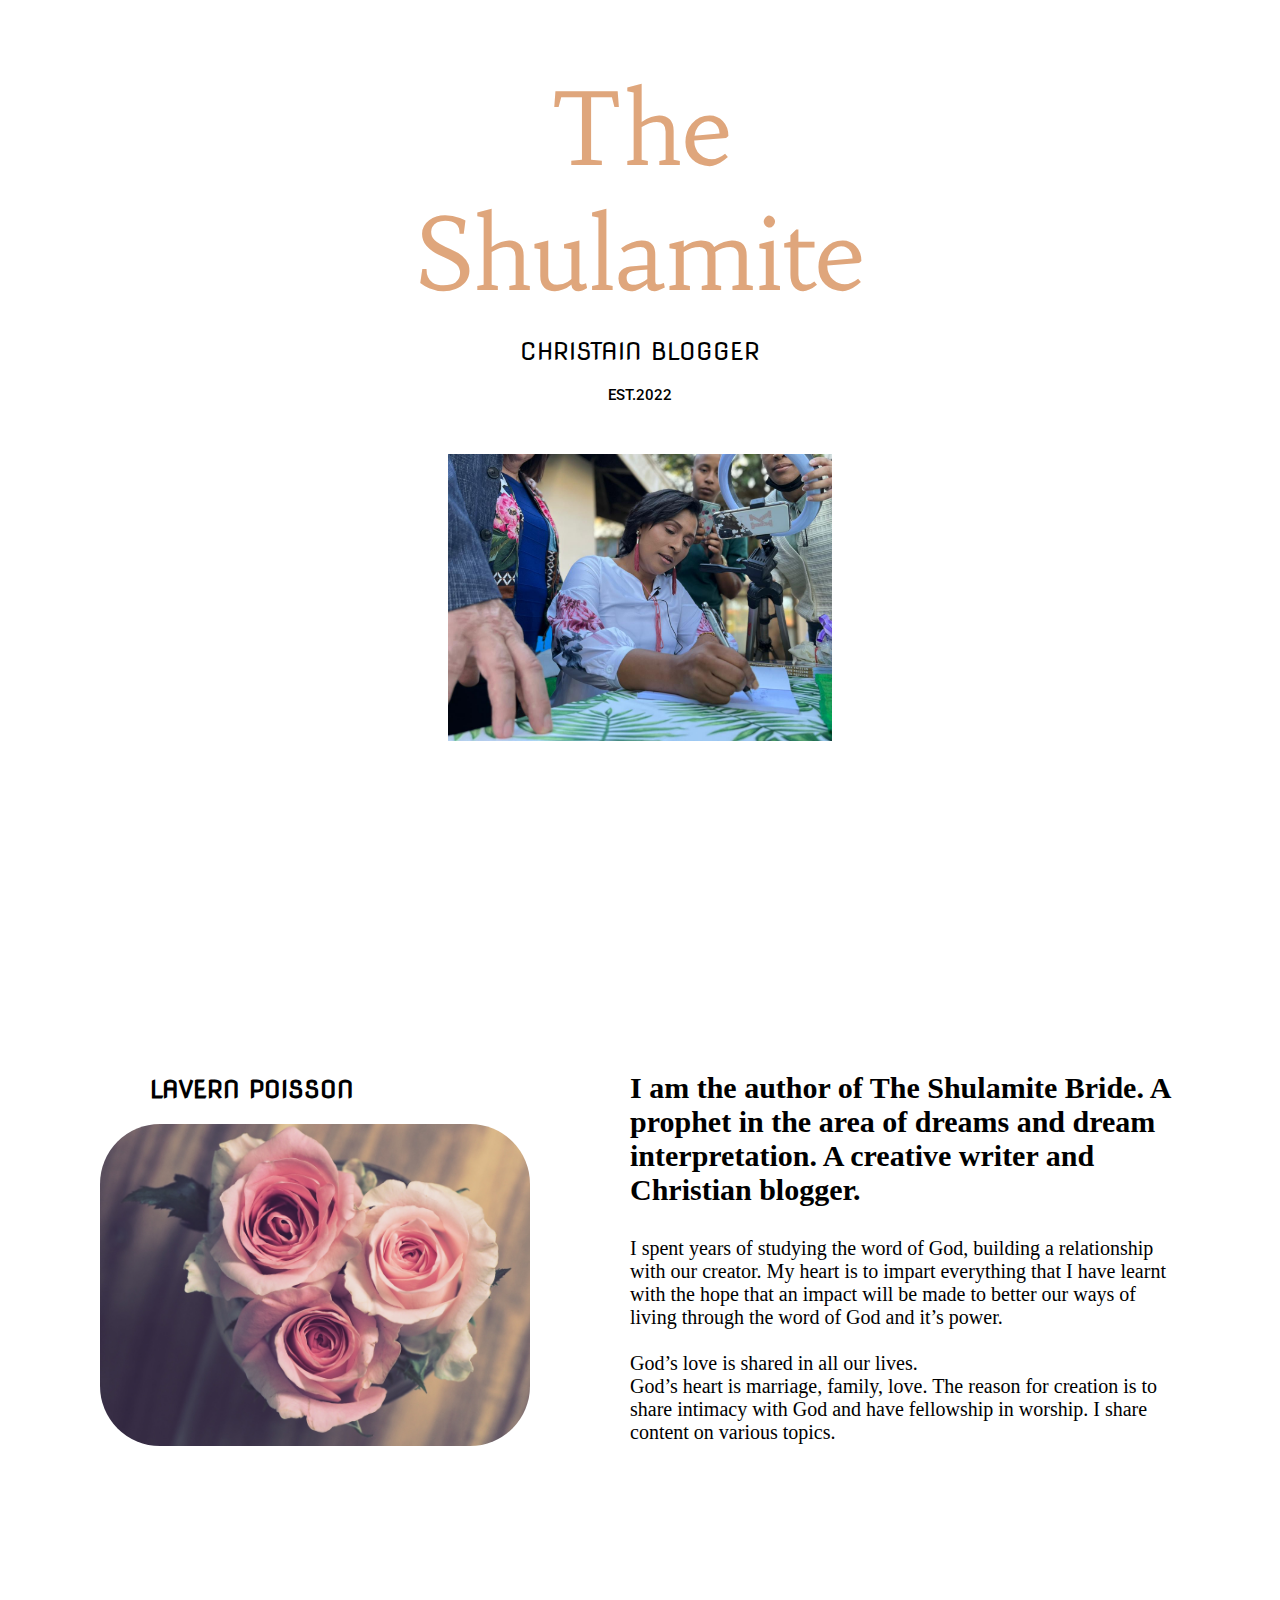
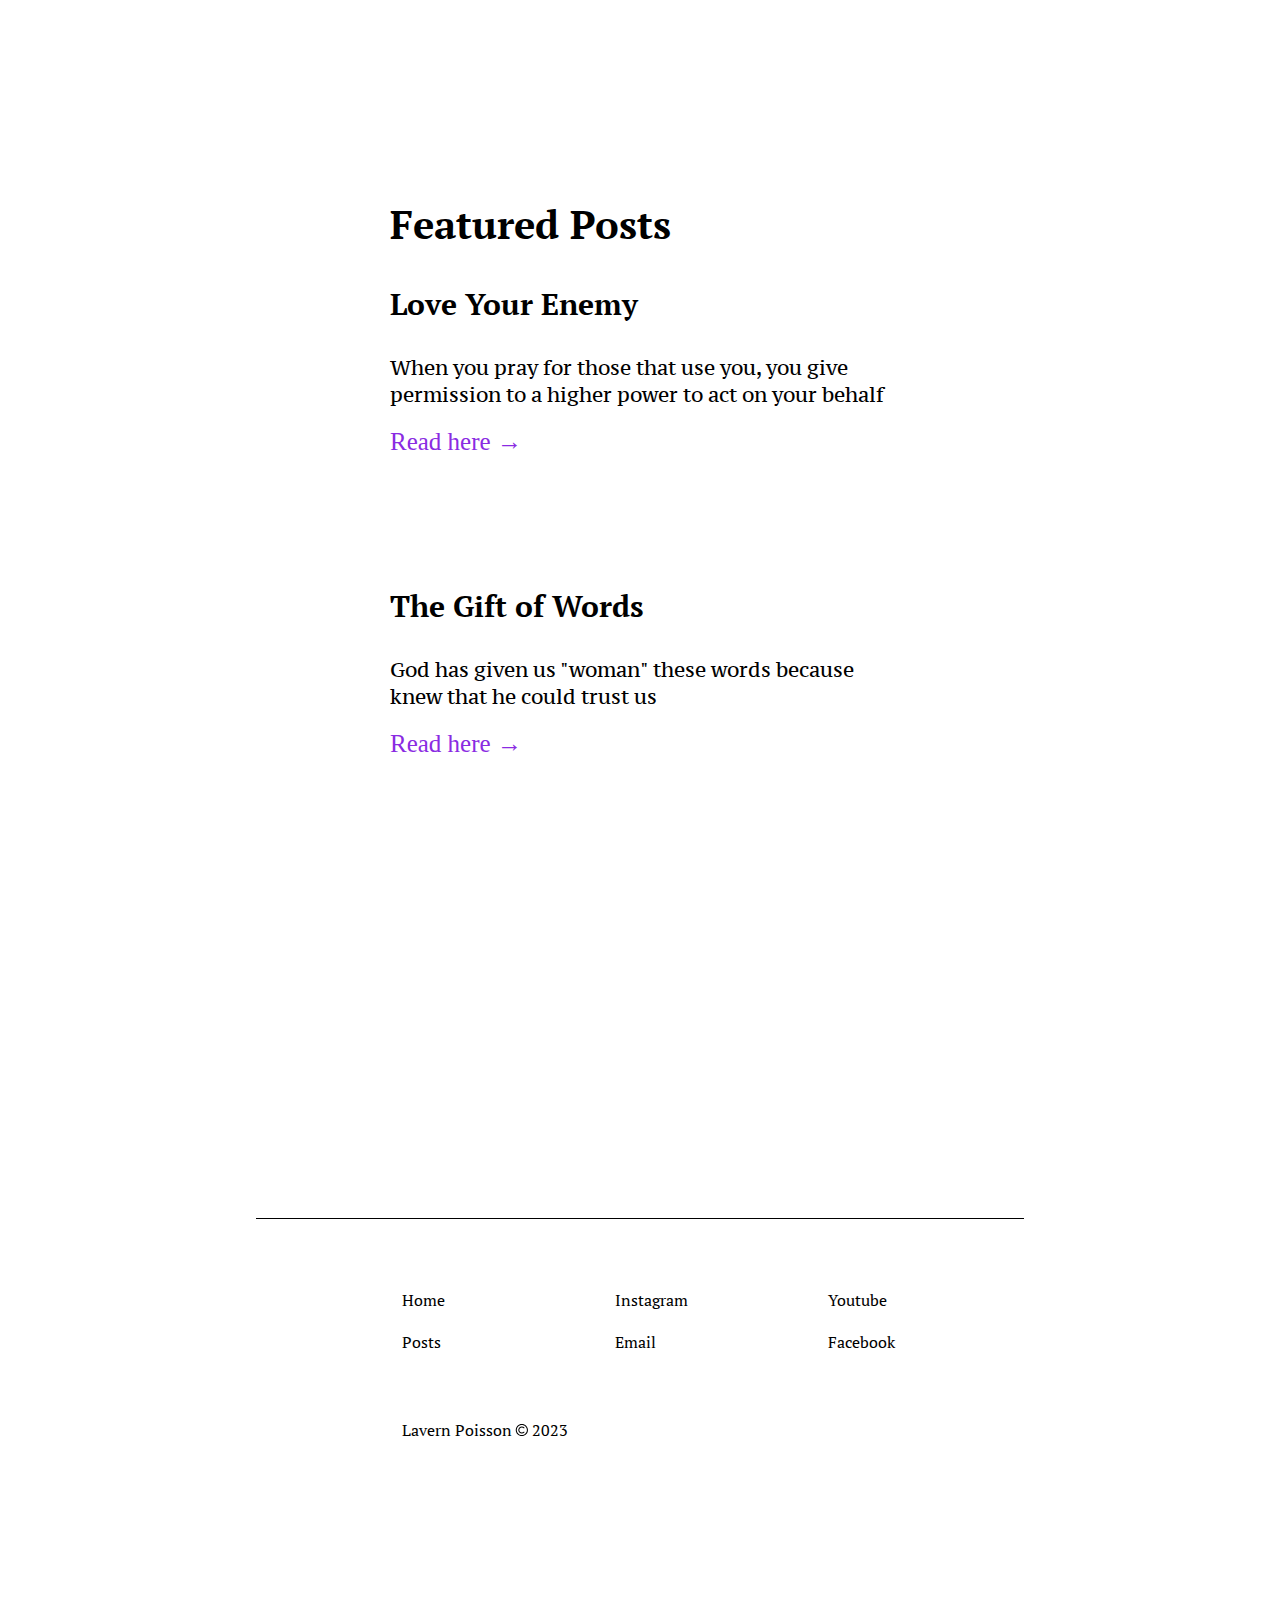
==== index.html @ 024082cb "Add files via upload" ====
<!DOCTYPE html>
<html lang="en">

<head>
    <meta charset="UTF-8" />
    <meta name="viewport" content="width=device-width, initial-scale=1.0" />

    <title>The Shulamite | Landing Page</title>

    <!-- styles -->
    <link rel="preconnect" href="https://fonts.googleapis.com">
    <link rel="preconnect" href="https://fonts.gstatic.com" crossorigin>
    <link href="https://fonts.googleapis.com/css2?family=Inter:wght@400;500;700&family=PT+Serif:wght@400;700&family=
              Roboto:wght@400;500;700&family=Saira+Condensed:wght@400;700&family=Dancing+Script:wght@400;700&display
              =swap&family=PT+Serif+Caption&family=Habibi&display=swap&family=Nova+Flat&display=swap&family=Roboto+S
              lab&display=swap"" rel=" stylesheet">

    <link rel="stylesheet" href="css/index/head.css" />
    <link rel="stylesheet" href="css/index/general.css" />
    <link rel="stylesheet" href="css/index/about.css" />
    <link rel="stylesheet" href="css/index/stories.css" />
    <link rel="stylesheet" href="css/index/footer.css" />

</head>

<body>
    <section id="head">
        <h1>The Shulamite</h1>
        <h2>CHRISTAIN BLOGGER</h2>
        <h3>EST.2022</h3>
        <img src="images/lavern_signing.jpg">
    </section>

    <section id="about">

        <div class="abt-picture">
            <h2>LAVERN POISSON</h2>
            <img src="images/roses-3072698_1920.jpg">
        </div>

        <div class="abt-text">
            <h3>I am the author of The Shulamite Bride. A prophet in the area of dreams and dream interpretation.
                A creative writer and Christian blogger.</h3>
            <p>I spent years of studying the word of God, building a relationship with our creator.
                My heart is to impart everything that I have learnt with the hope that an impact will be made to better
                our
                ways of living through the word of God and it’s power.<br /><br />

                God’s love is shared in all our lives.<br />
                God’s heart is marriage, family, love. The reason for creation is to share intimacy with God and have
                fellowship in worship. I share content on various topics.
            </p>
        </div>
    </section>

    <section id="stories">

        <div class="post">
            <h2>Featured Posts</h2>
            <h3>Love Your Enemy</h3>
            <p>When you pray for those that use you, you give
                permission to a higher power to act on your behalf</p>
            <a href="loveYourEnemy.html">Read here &#8594;</a>
        </div>

        <div class="post">
            <h3>The Gift of Words</h3>
            <p>God has given us "woman" these words
                because knew that he could trust us</p>
            <a href="giftOfWords.html">Read here &#8594;</a>
        </div>

    </section>


    <div class="line-separator"></div>

    <section id="footer">

        <div class="links">
            <a href="#head">Home</a>
            <a href="#stories">Posts</a>

            <div class="copyright">
                <div>
                    <p>Lavern Poisson</p>
                    <img src="images/copyright-svgrepo-com.svg">
                    <p>2023</p>
                </div>
            </div>
        </div>

        <div class="links">
            <a href="https://instagram.com/lavernpoisson?">Instagram</a>
            <a href="">Email</a>
        </div>

        <div class="links">
            <a href="https://www.youtube.com/@theshulamitebride565">Youtube</a>
            <a href="https://www.facebook.com/profile.php?id=100082909205937">Facebook</a>
        </div>


    </section>

</body>

</html>
---- css/index/head.css ----
#head{
    display: flex;
    flex-direction: column;
    align-items: center;
}

#head h1{
    font-family: 'Habibi', serif;
    color: #DFA67C;

    font-size: 100px;
    font-weight: 300;
    width: 450px;
    text-align: center;
    margin-bottom: 0;
}

#head h2{
    font-family: 'Nova Flat', cursive;
    margin-top: 20;
    font-weight: 550;
}

#head h3{
    font-family: 'Roboto', sans-serif;
    font-weight: 500;
    font-size: 15px;
    margin-top: 0;
    margin-bottom: 50px;
}

#head img{
    width: 30%;
}

@media(max-width:540px) {
    #head img{
        width: 50%;
    }
}
---- css/index/general.css ----
body{

    background-image: url("../../images/9585.eps");
    margin: 0;
    height: 3200px;
    display: flex;
    flex-direction: column;
    align-items: center;
}
---- css/index/about.css ----
#about{
    margin-top: 300px;
    display: flex;
    flex-wrap: wrap;
    align-items: center;
    justify-content: center;
}

#about .abt-picture{
    padding-right: 100px;
}

#about .abt-picture img{
    width: 430px;
    border-radius: 60px;
}

#about .abt-picture h2{
    font-family: 'Nova Flat', cursive;
    font-weight: 600;
    margin-left: 50px;
}

#about .abt-text h3{
    font-family: 'Roboto Slab', serif;
    font-size: 30px;
    width: 550px;
    font-weight: 600;
}

#about .abt-text p{
    font-family: 'Roboto Slab', serif;
    font-size: 20px;
    width: 550px;
    font-weight: 300;
}

@media(max-width:540px) {

    #about .abt-picture{
        padding-right: 100px;
    }
    
    #about .abt-picture img{
        width: 300px;
        border-radius: 30px;
    }
    
    #about .abt-picture h2{
        font-family: 'Nova Flat', cursive;
        font-weight: 600;
        margin-left: 0px;
    }
    
    #about .abt-text h3{
        font-family: 'Roboto Slab', serif;
        font-size: 20px;
        width: 400px;
        font-weight: 600;
    }
    
    #about .abt-text p{
        font-family: 'Roboto Slab', serif;
        font-size: 13px;
        width: 400px;
        font-weight: 300;
    }
    
}
---- css/index/stories.css ----
#stories {
    display: flex;
    flex-direction: column;
    gap: 100px;
    margin-top: 300px;
}

#stories h2 {
    font-family: 'PT Serif', serif;
    font-size: 40px;
    font-weight: bold;
}

#stories h3 {
    font-family: 'PT Serif', serif;
    font-size: 30px;
}

#stories p {
    font-family: 'PT Serif Caption', serif;
    font-size: 20px;
    width: 500px;
}

#stories a {
    text-decoration: none;
    font-size: 25px;
    color: blueviolet;
}

#stories a:hover {
    text-decoration: underline;
}

@media(max-width:540px) {

    #stories h2 {
        font-size: 30px;
    }

    #stories h3 {
        font-size: 20px;
    }

    #stories p {
        font-size: 14px;
        width: 300px;
    }

    #stories a {
        font-size: 15px;
    }
}
---- css/index/footer.css ----
#footer{
    display: flex;
    justify-content: space-around;
    position: relative;
    width: 50%;
    bottom: -530px;
}

.line-separator{
    position: relative;
    bottom: -460px;
    width: 60%;
    height: 1px;
    background-color: black;

}

#footer a{
    text-decoration: none;
    font-family: 'PT Serif', serif;
    color: black;
}

#footer a:hover{
    text-decoration: underline;
}

#footer .links{
    display: flex;
    flex-direction: column;
    gap: 20px;
    width: 50px;
}

#footer .copyright img{
    width: 20px;
}

#footer .copyright{
    font-family: 'PT Serif', serif;
    margin-top: 30px;
    display: flex;
    flex-direction: column;
    width: 200px;
}

#footer .copyright div{
    display: flex;
    
}
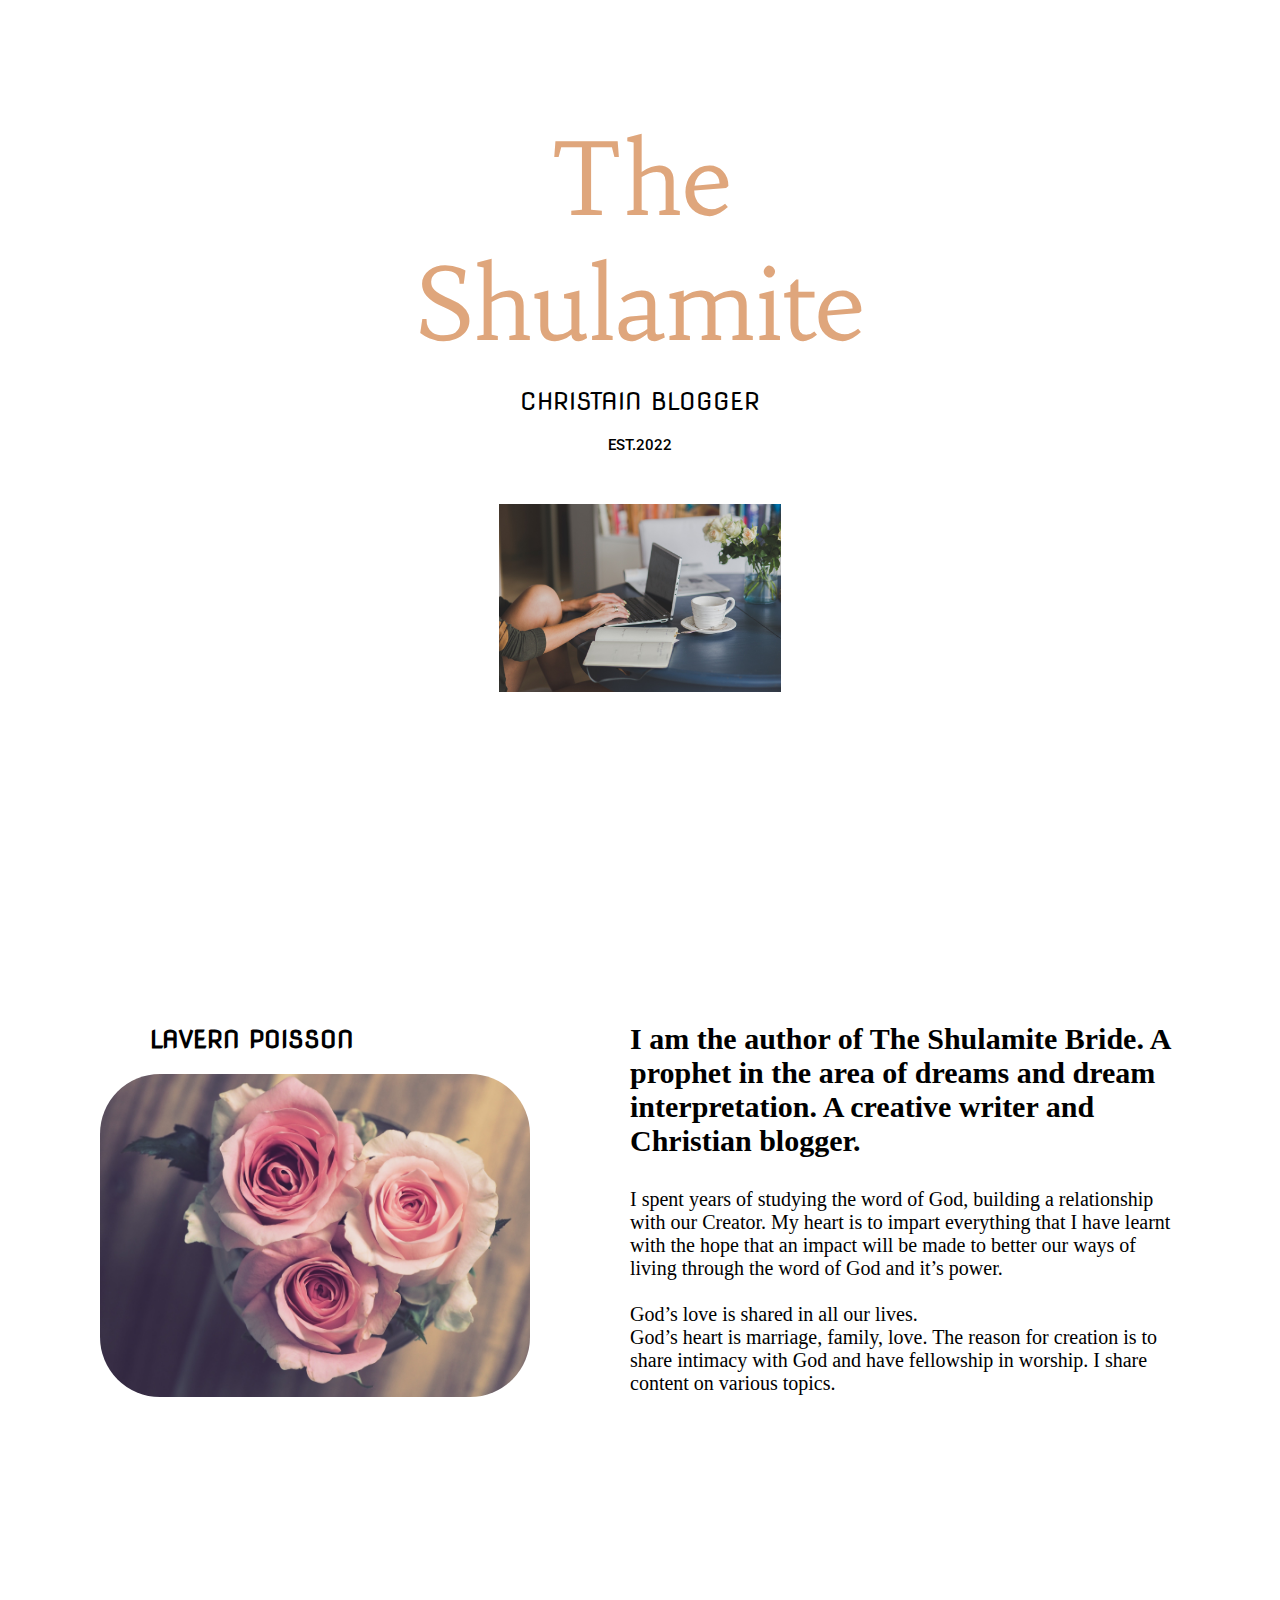
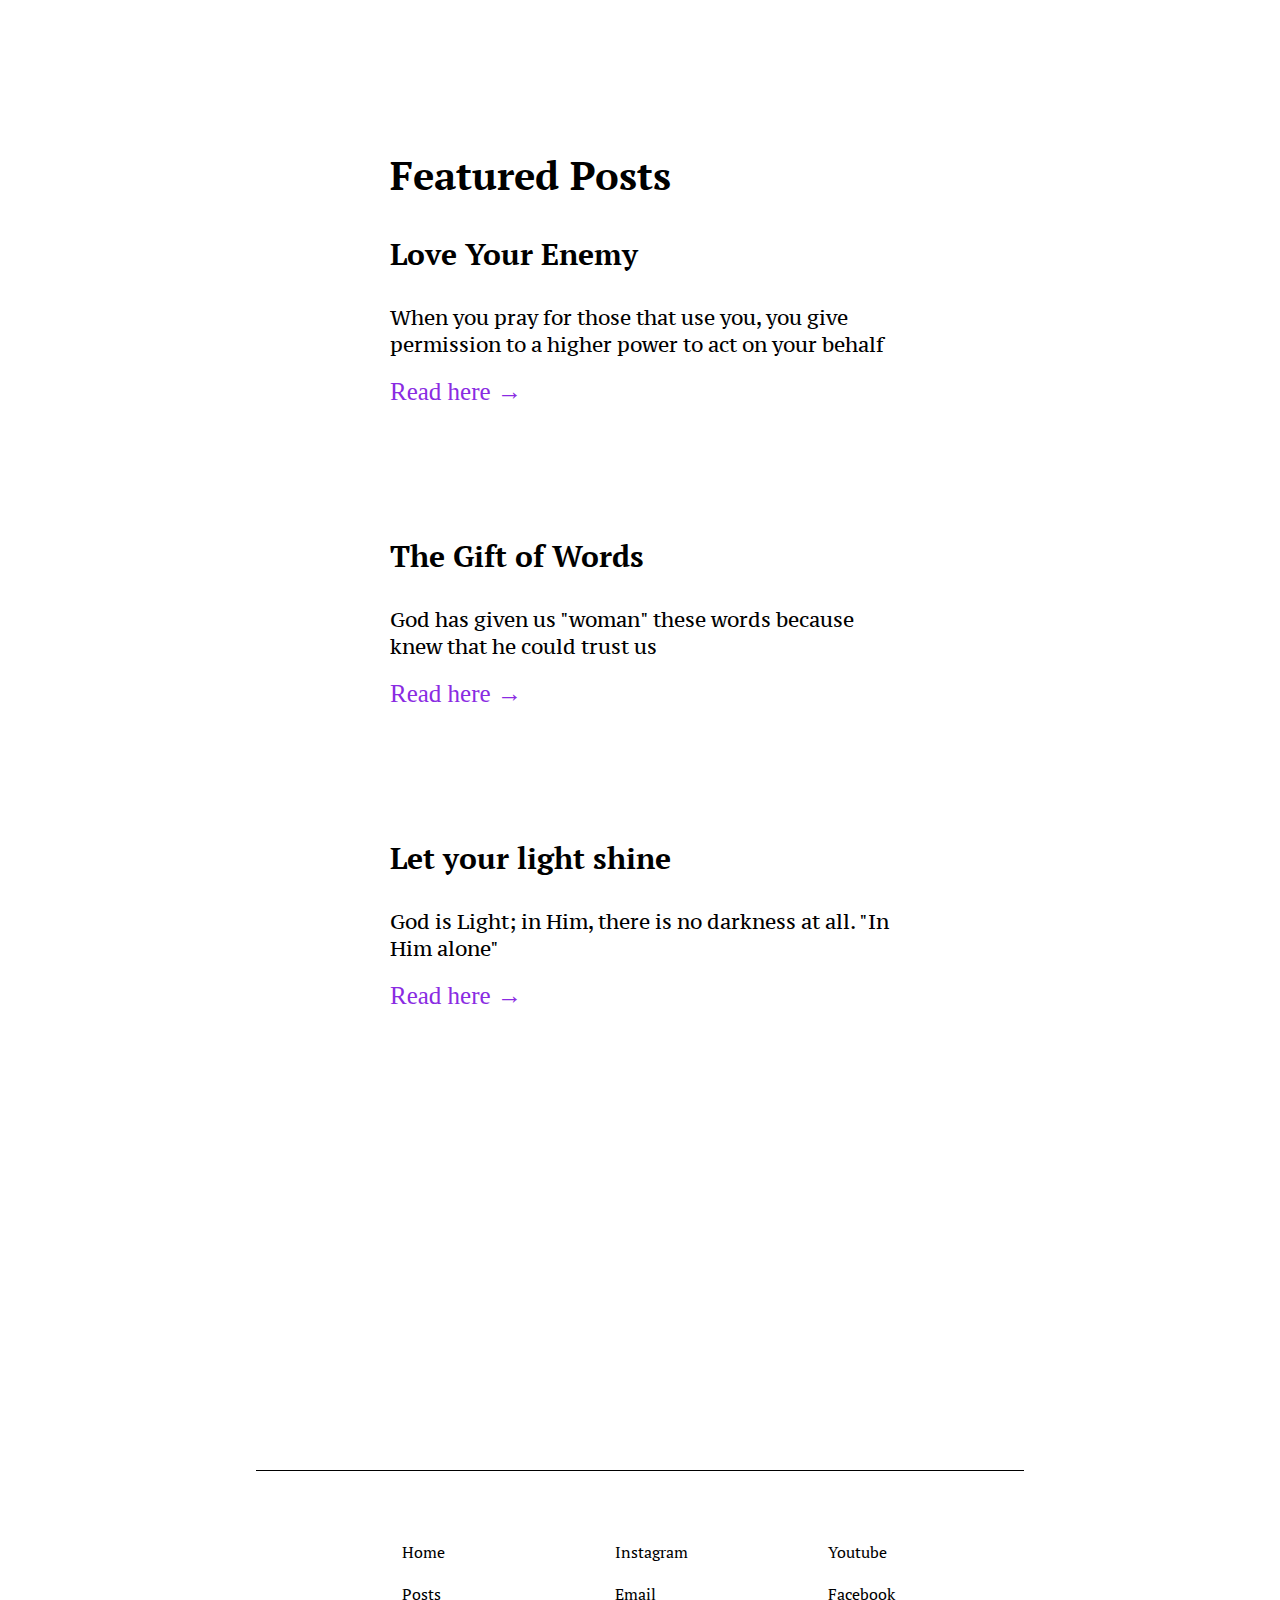
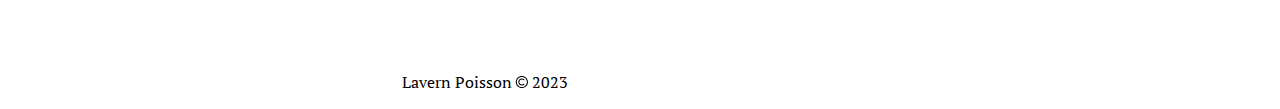
==== commit 8f916ed1: "Add files via upload" ====
--- a/index.html
+++ b/index.html
@@ -20,6 +20,9 @@
     <link rel="stylesheet" href="css/index/about.css" />
     <link rel="stylesheet" href="css/index/stories.css" />
     <link rel="stylesheet" href="css/index/footer.css" />
+    <link rel="stylesheet" href="css/index/video.css" />
+
+    <script src="https://www.youtube.com/iframe_api"></script>
 
 </head>
 
@@ -28,7 +31,7 @@
         <h1>The Shulamite</h1>
         <h2>CHRISTAIN BLOGGER</h2>
         <h3>EST.2022</h3>
-        <img src="images/lavern_signing.jpg">
+        <img src="images/laptop-4906312_1920.jpg">
     </section>
 
     <section id="about">
@@ -41,7 +44,7 @@
         <div class="abt-text">
             <h3>I am the author of The Shulamite Bride. A prophet in the area of dreams and dream interpretation.
                 A creative writer and Christian blogger.</h3>
-            <p>I spent years of studying the word of God, building a relationship with our creator.
+            <p>I spent years of studying the word of God, building a relationship with our Creator.
                 My heart is to impart everything that I have learnt with the hope that an impact will be made to better
                 our
                 ways of living through the word of God and it’s power.<br /><br />
@@ -70,8 +73,17 @@
             <a href="giftOfWords.html">Read here &#8594;</a>
         </div>
 
+        <div class="post">
+            <h3>Let your light shine</h3>
+            <p>God is Light; in Him, there is no darkness
+                at all. "In Him alone"</p>
+            <a href="letYourLightShine.html">Read here &#8594;</a>
+        </div>
+
+
     </section>
 
+    <div id="player"></div>
 
     <div class="line-separator"></div>
 
@@ -92,7 +104,7 @@
 
         <div class="links">
             <a href="https://instagram.com/lavernpoisson?">Instagram</a>
-            <a href="">Email</a>
+            <a href="mailto: lavernpoisson589@gmail.com">Email</a>
         </div>
 
         <div class="links">
@@ -103,6 +115,28 @@
 
     </section>
 
+    <script>
+        function onYouTubeIframeAPIReady() {
+        
+            var player = new YT.Player('player', {
+                videoId: 'iiXLO9PcU9w', 
+                events: {
+                    'onReady': onPlayerReady,
+                    'onStateChange': onPlayerStateChange
+                }
+            });
+        }
+
+        function onPlayerReady(event) {
+            event.target.pauseVideo();
+        }
+
+        function onPlayerStateChange(event) {
+        } 
+
+        onYouTubeIframeAPIReady();
+    </script>
+
 </body>
 
 </html>--- a/css/index/head.css
+++ b/css/index/head.css
@@ -1,4 +1,5 @@
 #head{
+    padding-top: 50px;
     display: flex;
     flex-direction: column;
     align-items: center;
@@ -30,11 +31,37 @@
 }
 
 #head img{
-    width: 30%;
+    width: 22%;
+    border-radius: 60;
 }
 
 @media(max-width:540px) {
     #head img{
         width: 50%;
     }
+
+    #head h1{
+        text-align: center;
+        font-size: 60px;
+        font-weight: 300;
+        width: 250px;
+        text-align: center;
+        margin-bottom: 0;
+    }
+    
+    #head h2{
+        font-family: 'Nova Flat', cursive;
+        margin-top: 20;
+        font-weight: 550;
+        font-size: 20px;
+    }
+    
+    #head h3{
+        font-family: 'Roboto', sans-serif;
+        font-weight: 500;
+        font-size: 15px;
+        margin-top: 0;
+        margin-bottom: 50px;
+    }
+    
 }--- a/css/index/general.css
+++ b/css/index/general.css
@@ -1,4 +1,4 @@
-body{
+body {
 
     background-image: url("../../images/9585.eps");
     margin: 0;
@@ -6,4 +6,11 @@
     display: flex;
     flex-direction: column;
     align-items: center;
+}
+
+@media(max-width:540px) {
+
+    body {
+        height: 2900px;
+    }
 }--- a/css/index/about.css
+++ b/css/index/about.css
@@ -42,27 +42,31 @@
     }
     
     #about .abt-picture img{
-        width: 300px;
+        width: 220px;
         border-radius: 30px;
+        margin-left: 10px;
     }
     
     #about .abt-picture h2{
         font-family: 'Nova Flat', cursive;
         font-weight: 600;
-        margin-left: 0px;
+        margin-left: 20px;
+        font-size: 20px;
     }
     
     #about .abt-text h3{
         font-family: 'Roboto Slab', serif;
         font-size: 20px;
-        width: 400px;
+        line-height: 25px;
+        width: 300px;
         font-weight: 600;
     }
     
     #about .abt-text p{
         font-family: 'Roboto Slab', serif;
         font-size: 13px;
-        width: 400px;
+        line-height: 18px;
+        width: 300px;
         font-weight: 300;
     }
     
--- a/css/index/footer.css
+++ b/css/index/footer.css
@@ -47,4 +47,15 @@
 #footer .copyright div{
     display: flex;
     
+}
+
+@media(max-width:540px) {
+
+    #footer{
+        width: 80%;
+    }
+
+    .line-separator{
+        width: 90%;
+    }
 }--- a/css/index/video.css
+++ b/css/index/video.css
@@ -0,0 +1,12 @@
+#player{
+    position: relative;
+    bottom: -300px;
+}
+
+@media(max-width:540px) {
+
+    #player{
+        height: 200px;
+        width: 300px;
+    }
+}